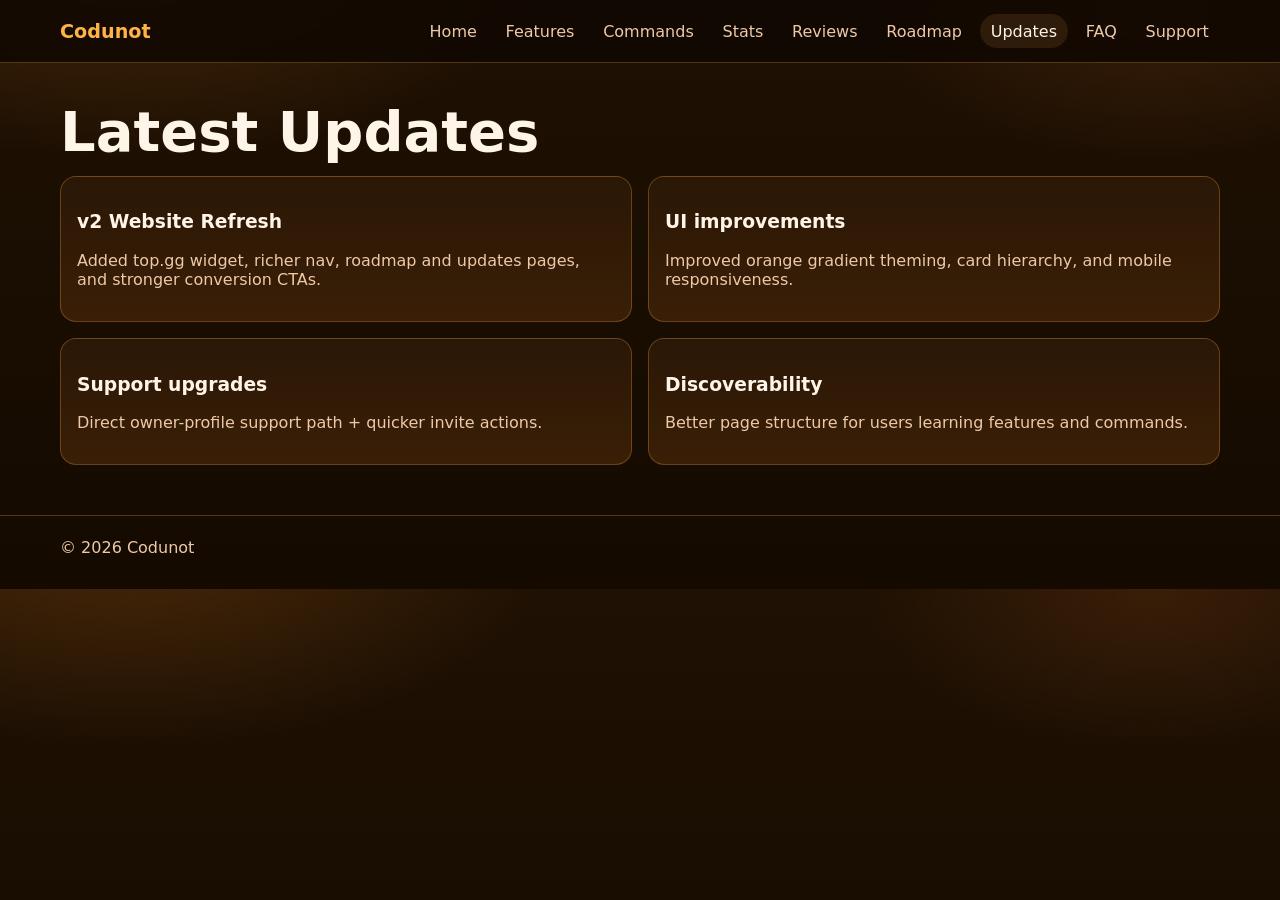
==== website/changelog.html @ 809e0d8e "Merge pull request #38 from MaggiCoder16/codex/create-website-for-bot-with-key-features Add top.gg w" ====
<!doctype html><html lang="en"><head><meta charset="UTF-8"/><meta name="viewport" content="width=device-width, initial-scale=1.0"/><title>Codunot — Updates</title><link rel="stylesheet" href="styles.css"/></head><body>
<header class="nav-wrap"><nav class="nav container"><a class="brand" href="index.html">Codunot</a><div class="links"><a href="index.html">Home</a><a href="features.html">Features</a><a href="commands.html">Commands</a><a href="stats.html">Stats</a><a href="reviews.html">Reviews</a><a href="roadmap.html">Roadmap</a><a class="active" href="changelog.html">Updates</a><a href="faq.html">FAQ</a><a href="support.html">Support</a></div></nav></header>
<main class="container section"><h1>Latest Updates</h1><section class="grid-2"><article class="card"><h3>v2 Website Refresh</h3><p class="muted">Added top.gg widget, richer nav, roadmap and updates pages, and stronger conversion CTAs.</p></article><article class="card"><h3>UI improvements</h3><p class="muted">Improved orange gradient theming, card hierarchy, and mobile responsiveness.</p></article><article class="card"><h3>Support upgrades</h3><p class="muted">Direct owner-profile support path + quicker invite actions.</p></article><article class="card"><h3>Discoverability</h3><p class="muted">Better page structure for users learning features and commands.</p></article></section></main>
<footer class="footer"><div class="container">© <span id="year"></span> Codunot</div></footer><script src="script.js"></script></body></html>
---- website/styles.css ----
:root {
  --bg-0: #140a00;
  --bg-1: #1f1103;
  --bg-2: #2d1703;
  --card: #2a1706;
  --card-2: #3a1f06;
  --text: #fff4e8;
  --muted: #eec9a8;
  --accent: #ff8a00;
  --accent-2: #ffb347;
  --line: rgba(255, 172, 77, 0.28);
  --ok: #8dff8d;
}
*{box-sizing:border-box}
html,body{margin:0;padding:0}
body{
  font-family: Inter, ui-sans-serif, system-ui, -apple-system, Segoe UI, Roboto, Arial;
  color:var(--text);
  background:
   radial-gradient(60rem 30rem at 10% -10%, #4a2909 0%, transparent 45%),
   radial-gradient(40rem 22rem at 90% 0%, #3a1e08 0%, transparent 45%),
   linear-gradient(180deg,var(--bg-1),var(--bg-0));
}
.container{width:min(1160px,92%);margin:auto}
.nav-wrap{position:sticky;top:0;z-index:20;background:rgba(16,8,2,.85);backdrop-filter: blur(10px);border-bottom:1px solid var(--line)}
.nav{display:flex;align-items:center;justify-content:space-between;padding:.9rem 0;gap:1rem}
.brand{font-weight:900;color:var(--accent-2);text-decoration:none;font-size:1.2rem}
.links{display:flex;flex-wrap:wrap;gap:.4rem}
.links a{color:var(--muted);text-decoration:none;padding:.45rem .7rem;border-radius:999px}
.links a:hover,.links .active{color:var(--text);background:#2e1b09}
.hero{display:grid;grid-template-columns:1.2fr .8fr;gap:1.2rem;padding:4rem 0 2rem}
.eyebrow{color:var(--accent-2);font-weight:700;letter-spacing:.02em}
h1{font-size:clamp(2rem,4.6vw,3.5rem);line-height:1.08;margin:.35rem 0 .8rem}
.lead{color:var(--muted);max-width:66ch}
.span-accent{color:var(--accent)}
.cta-row{display:flex;flex-wrap:wrap;gap:.7rem;margin-top:1rem}
.btn{display:inline-block;text-decoration:none;border-radius:12px;font-weight:800;padding:.75rem 1rem;border:1px solid transparent}
.btn.primary{background:linear-gradient(140deg,var(--accent),#ff5e00);color:#fff}
.btn.secondary{border-color:var(--line);color:var(--text);background:#2a1808}
.btn.ghost{border-color:var(--line);color:var(--accent-2)}
.card,.tile,.stat{background:linear-gradient(180deg,var(--card),var(--card-2));border:1px solid var(--line);border-radius:16px;padding:1rem}
.hero-right{display:grid;gap:.8rem}
.stat p{font-size:1.5rem;font-weight:900;margin:.2rem 0}
.section{padding:2.1rem 0}
.section h2{font-size:1.65rem;margin:0 0 .5rem}
.muted{color:var(--muted)}
.grid-2{display:grid;grid-template-columns:repeat(2,minmax(0,1fr));gap:1rem}
.grid-3{display:grid;grid-template-columns:repeat(3,minmax(0,1fr));gap:1rem}
.feature-list li{margin:.4rem 0}
.server-ticker{overflow:hidden;border:1px solid var(--line);border-radius:14px;background:#1d1106}
.track{display:flex;gap:.7rem;width:max-content;padding:.75rem;animation:scroll 24s linear infinite}
.server-pill{padding:.5rem .8rem;border-radius:999px;background:#341d08;border:1px solid var(--line);white-space:nowrap}
@keyframes scroll{from{transform:translateX(0)}to{transform:translateX(-50%)}}
.kpi{display:flex;align-items:center;justify-content:space-between;gap:1rem}
.kpi strong{font-size:1.3rem}
.badge-ok{color:#051a05;background:var(--ok);font-weight:800;border-radius:999px;padding:.2rem .55rem}
blockquote{margin:.4rem 0;padding:.5rem .8rem;border-left:3px solid var(--accent);color:var(--muted)}
.footer{padding:1.4rem 0 2rem;border-top:1px solid var(--line);margin-top:1rem;color:var(--muted)}
.table{width:100%;border-collapse:collapse;margin-top:.5rem}
.table th,.table td{border:1px solid var(--line);padding:.6rem;text-align:left}
.table th{background:#2a1908}
.faq details{border:1px solid var(--line);border-radius:12px;padding:.8rem 1rem;background:#251507;margin:.6rem 0}
.faq summary{cursor:pointer;font-weight:700}
.notice{border-left:4px solid var(--accent);padding:.6rem .8rem;background:#2a1807;border-radius:8px}
@media(max-width:980px){
  .hero,.grid-2,.grid-3{grid-template-columns:1fr}
}

.widget-card{display:flex;justify-content:center;align-items:center}
.topgg-widget{width:min(100%,540px);height:auto;display:block;border-radius:12px}
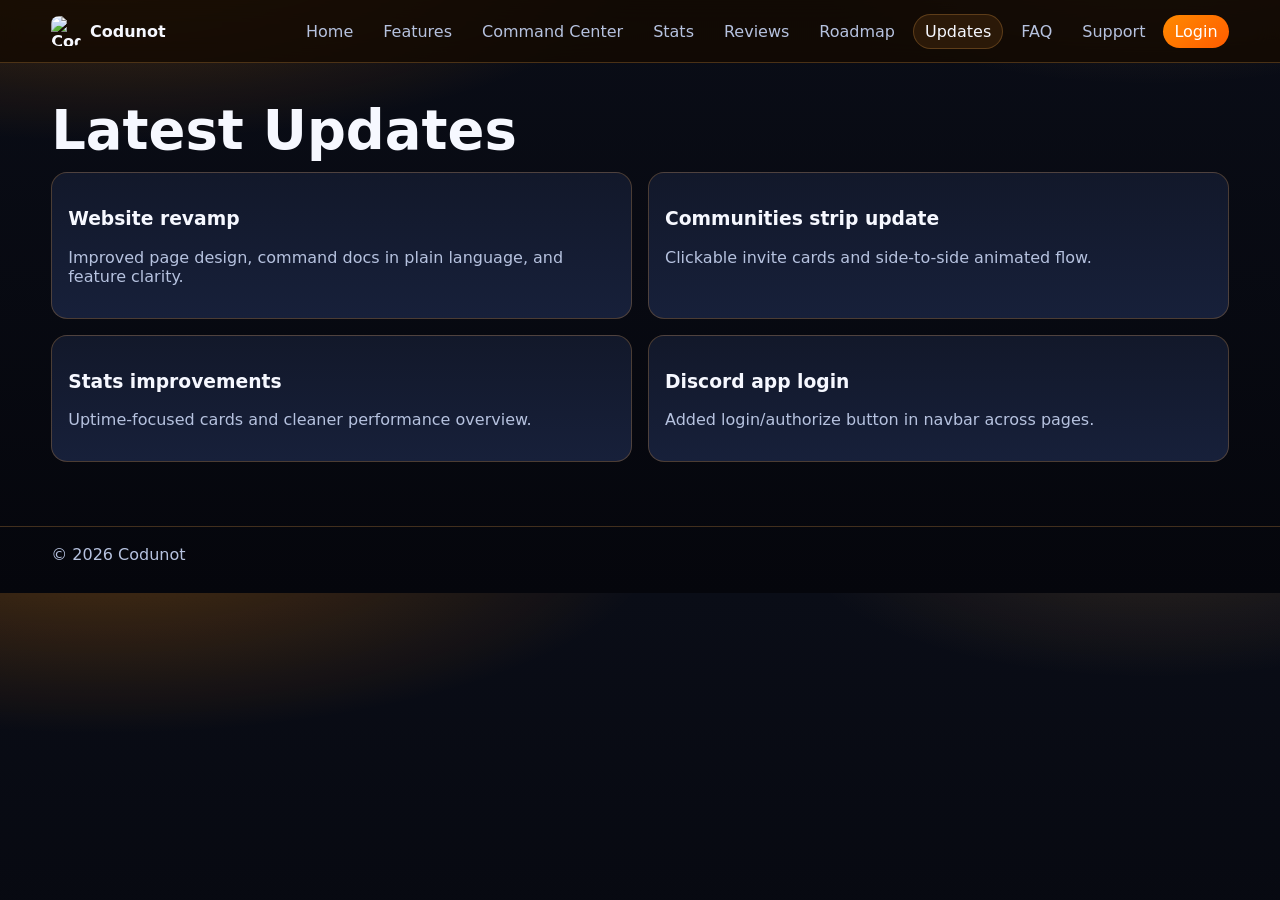
==== commit c5d2964a: "Polish orange theme and replace community rail copy with real invite links" ====
--- a/website/changelog.html
+++ b/website/changelog.html
@@ -1,4 +1,5 @@
-<!doctype html><html lang="en"><head><meta charset="UTF-8"/><meta name="viewport" content="width=device-width, initial-scale=1.0"/><title>Codunot — Updates</title><link rel="stylesheet" href="styles.css"/></head><body>
-<header class="nav-wrap"><nav class="nav container"><a class="brand" href="index.html">Codunot</a><div class="links"><a href="index.html">Home</a><a href="features.html">Features</a><a href="commands.html">Commands</a><a href="stats.html">Stats</a><a href="reviews.html">Reviews</a><a href="roadmap.html">Roadmap</a><a class="active" href="changelog.html">Updates</a><a href="faq.html">FAQ</a><a href="support.html">Support</a></div></nav></header>
-<main class="container section"><h1>Latest Updates</h1><section class="grid-2"><article class="card"><h3>v2 Website Refresh</h3><p class="muted">Added top.gg widget, richer nav, roadmap and updates pages, and stronger conversion CTAs.</p></article><article class="card"><h3>UI improvements</h3><p class="muted">Improved orange gradient theming, card hierarchy, and mobile responsiveness.</p></article><article class="card"><h3>Support upgrades</h3><p class="muted">Direct owner-profile support path + quicker invite actions.</p></article><article class="card"><h3>Discoverability</h3><p class="muted">Better page structure for users learning features and commands.</p></article></section></main>
+<!doctype html>
+<html lang="en"><head><meta charset="UTF-8"/><meta name="viewport" content="width=device-width, initial-scale=1.0"/><title>Codunot — Updates</title><link rel="stylesheet" href="styles.css"/></head><body>
+<header class="nav-wrap"><nav class="nav container"><a class="brand" href="index.html"><img src="https://cdn.top.gg/icons/799571124189618176/041c2d0d7f2919cb19e56f2e1f8a0d79e7dc9940f870adf07feab99dd3ce0a04.webp" alt="Codunot"/>Codunot</a><div class="links"><a href="index.html">Home</a><a href="features.html">Features</a><a href="commands.html">Command Center</a><a href="stats.html">Stats</a><a href="reviews.html">Reviews</a><a href="roadmap.html">Roadmap</a><a class="active" href="changelog.html">Updates</a><a href="faq.html">FAQ</a><a href="support.html">Support</a><a class="login-btn" href="https://discord.com/oauth2/authorize?client_id=1435987186502733878&integration_type=1&scope=applications.commands" target="_blank" rel="noopener">Login</a></div></nav></header>
+<main class="container section"><h1>Latest Updates</h1><section class="grid-2"><article class="card"><h3>Website revamp</h3><p class="muted">Improved page design, command docs in plain language, and feature clarity.</p></article><article class="card"><h3>Communities strip update</h3><p class="muted">Clickable invite cards and side-to-side animated flow.</p></article><article class="card"><h3>Stats improvements</h3><p class="muted">Uptime-focused cards and cleaner performance overview.</p></article><article class="card"><h3>Discord app login</h3><p class="muted">Added login/authorize button in navbar across pages.</p></article></section></main>
 <footer class="footer"><div class="container">© <span id="year"></span> Codunot</div></footer><script src="script.js"></script></body></html>
--- a/website/styles.css
+++ b/website/styles.css
@@ -1,70 +1,123 @@
 :root {
-  --bg-0: #140a00;
-  --bg-1: #1f1103;
-  --bg-2: #2d1703;
-  --card: #2a1706;
-  --card-2: #3a1f06;
-  --text: #fff4e8;
-  --muted: #eec9a8;
-  --accent: #ff8a00;
-  --accent-2: #ffb347;
-  --line: rgba(255, 172, 77, 0.28);
-  --ok: #8dff8d;
+  --bg: #05060c;
+  --bg-soft: #0a0d17;
+  --surface: #12182a;
+  --surface-2: #17203a;
+  --text: #f6f8ff;
+  --muted: #b6c2df;
+  --orange: #ff8a00;
+  --orange-2: #ffb14f;
+  --line: rgba(255, 177, 79, .24);
+  --ok: #4aff95;
 }
-*{box-sizing:border-box}
-html,body{margin:0;padding:0}
-body{
-  font-family: Inter, ui-sans-serif, system-ui, -apple-system, Segoe UI, Roboto, Arial;
-  color:var(--text);
+* { box-sizing: border-box; }
+html, body { margin: 0; padding: 0; }
+body {
+  color: var(--text);
+  font-family: Inter, system-ui, -apple-system, Segoe UI, Roboto, Arial, sans-serif;
   background:
-   radial-gradient(60rem 30rem at 10% -10%, #4a2909 0%, transparent 45%),
-   radial-gradient(40rem 22rem at 90% 0%, #3a1e08 0%, transparent 45%),
-   linear-gradient(180deg,var(--bg-1),var(--bg-0));
+    radial-gradient(70rem 25rem at 8% -10%, rgba(255, 138, 0, .28), transparent 50%),
+    radial-gradient(50rem 20rem at 90% -10%, rgba(255, 177, 79, .15), transparent 45%),
+    linear-gradient(180deg, var(--bg-soft), var(--bg));
 }
-.container{width:min(1160px,92%);margin:auto}
-.nav-wrap{position:sticky;top:0;z-index:20;background:rgba(16,8,2,.85);backdrop-filter: blur(10px);border-bottom:1px solid var(--line)}
-.nav{display:flex;align-items:center;justify-content:space-between;padding:.9rem 0;gap:1rem}
-.brand{font-weight:900;color:var(--accent-2);text-decoration:none;font-size:1.2rem}
-.links{display:flex;flex-wrap:wrap;gap:.4rem}
-.links a{color:var(--muted);text-decoration:none;padding:.45rem .7rem;border-radius:999px}
-.links a:hover,.links .active{color:var(--text);background:#2e1b09}
-.hero{display:grid;grid-template-columns:1.2fr .8fr;gap:1.2rem;padding:4rem 0 2rem}
-.eyebrow{color:var(--accent-2);font-weight:700;letter-spacing:.02em}
-h1{font-size:clamp(2rem,4.6vw,3.5rem);line-height:1.08;margin:.35rem 0 .8rem}
-.lead{color:var(--muted);max-width:66ch}
-.span-accent{color:var(--accent)}
-.cta-row{display:flex;flex-wrap:wrap;gap:.7rem;margin-top:1rem}
-.btn{display:inline-block;text-decoration:none;border-radius:12px;font-weight:800;padding:.75rem 1rem;border:1px solid transparent}
-.btn.primary{background:linear-gradient(140deg,var(--accent),#ff5e00);color:#fff}
-.btn.secondary{border-color:var(--line);color:var(--text);background:#2a1808}
-.btn.ghost{border-color:var(--line);color:var(--accent-2)}
-.card,.tile,.stat{background:linear-gradient(180deg,var(--card),var(--card-2));border:1px solid var(--line);border-radius:16px;padding:1rem}
-.hero-right{display:grid;gap:.8rem}
-.stat p{font-size:1.5rem;font-weight:900;margin:.2rem 0}
-.section{padding:2.1rem 0}
-.section h2{font-size:1.65rem;margin:0 0 .5rem}
-.muted{color:var(--muted)}
-.grid-2{display:grid;grid-template-columns:repeat(2,minmax(0,1fr));gap:1rem}
-.grid-3{display:grid;grid-template-columns:repeat(3,minmax(0,1fr));gap:1rem}
-.feature-list li{margin:.4rem 0}
-.server-ticker{overflow:hidden;border:1px solid var(--line);border-radius:14px;background:#1d1106}
-.track{display:flex;gap:.7rem;width:max-content;padding:.75rem;animation:scroll 24s linear infinite}
-.server-pill{padding:.5rem .8rem;border-radius:999px;background:#341d08;border:1px solid var(--line);white-space:nowrap}
-@keyframes scroll{from{transform:translateX(0)}to{transform:translateX(-50%)}}
-.kpi{display:flex;align-items:center;justify-content:space-between;gap:1rem}
-.kpi strong{font-size:1.3rem}
-.badge-ok{color:#051a05;background:var(--ok);font-weight:800;border-radius:999px;padding:.2rem .55rem}
-blockquote{margin:.4rem 0;padding:.5rem .8rem;border-left:3px solid var(--accent);color:var(--muted)}
-.footer{padding:1.4rem 0 2rem;border-top:1px solid var(--line);margin-top:1rem;color:var(--muted)}
-.table{width:100%;border-collapse:collapse;margin-top:.5rem}
-.table th,.table td{border:1px solid var(--line);padding:.6rem;text-align:left}
-.table th{background:#2a1908}
-.faq details{border:1px solid var(--line);border-radius:12px;padding:.8rem 1rem;background:#251507;margin:.6rem 0}
-.faq summary{cursor:pointer;font-weight:700}
-.notice{border-left:4px solid var(--accent);padding:.6rem .8rem;background:#2a1807;border-radius:8px}
-@media(max-width:980px){
-  .hero,.grid-2,.grid-3{grid-template-columns:1fr}
+.container { width: min(1180px, 92%); margin: auto; }
+
+.nav-wrap {
+  position: sticky;
+  top: 0;
+  z-index: 50;
+  border-bottom: 1px solid var(--line);
+  backdrop-filter: blur(12px);
+  background: rgba(20, 10, 2, .84);
+}
+.nav { display: flex; justify-content: space-between; align-items: center; gap: 1rem; padding: .85rem 0; }
+.brand { color: var(--text); text-decoration: none; font-weight: 900; display: flex; gap: .55rem; align-items: center; }
+.brand img { width: 30px; height: 30px; border-radius: 8px; }
+.links { display: flex; flex-wrap: wrap; gap: .35rem; align-items: center; }
+.links a { color: var(--muted); text-decoration: none; border: 1px solid transparent; padding: .44rem .7rem; border-radius: 999px; }
+.links a:hover, .links .active { color: var(--text); background: #2b1908; border-color: var(--line); }
+.login-btn { background: linear-gradient(140deg, #ff8a00, #ff5c00); color: white !important; border: none !important; }
+
+.hero { display: grid; grid-template-columns: 1.2fr .8fr; gap: 1.1rem; padding: 3.2rem 0 1.8rem; }
+.pill {
+  display: inline-flex; align-items: center; gap: .45rem;
+  padding: .35rem .65rem; border-radius: 999px;
+  font-size: .78rem; font-weight: 700;
+  border: 1px solid rgba(255, 177, 79, .35); background: #2a1908;
+}
+h1 { font-size: clamp(2rem, 4.5vw, 3.4rem); margin: .45rem 0 .7rem; line-height: 1.08; }
+.span-accent { color: var(--orange-2); }
+.lead { color: var(--muted); max-width: 68ch; }
+.cta-row { display: flex; flex-wrap: wrap; gap: .65rem; margin-top: 1rem; }
+.btn {
+  border-radius: 12px; text-decoration: none; font-weight: 800;
+  padding: .75rem 1rem; display: inline-flex; align-items: center; gap: .45rem;
+  border: 1px solid transparent;
+}
+.btn.primary { color: white; background: linear-gradient(135deg, var(--orange), #ff5800); }
+.btn.secondary { color: var(--text); background: #2b1908; border-color: var(--line); }
+.btn.ghost { color: var(--orange-2); border-color: rgba(255, 177, 79, .35); background: rgba(255, 177, 79, .08); }
+
+.hero-card, .card, .tile {
+  border-radius: 16px;
+  border: 1px solid var(--line);
+  background: linear-gradient(180deg, var(--surface), var(--surface-2));
+  padding: 1rem;
+}
+.hero-side { display: grid; gap: .8rem; }
+.hero-side .uptime { font-size: 1.8rem; font-weight: 900; color: var(--ok); margin: .2rem 0; }
+.bot-image-wrap { display: grid; place-items: center; min-height: 260px; }
+.bot-image-wrap img {
+  width: 210px; height: 210px; border-radius: 50%; border: 2px solid var(--line);
+  box-shadow: 0 0 0 16px rgba(255,138,0,.08), 0 0 80px rgba(255,138,0,.22);
 }
 
-.widget-card{display:flex;justify-content:center;align-items:center}
-.topgg-widget{width:min(100%,540px);height:auto;display:block;border-radius:12px}
+.section { padding: 2rem 0; }
+.section h2 { margin: 0 0 .55rem; font-size: 1.55rem; }
+.muted { color: var(--muted); }
+.grid-2 { display: grid; grid-template-columns: repeat(2, minmax(0, 1fr)); gap: 1rem; }
+.grid-3 { display: grid; grid-template-columns: repeat(3, minmax(0, 1fr)); gap: 1rem; }
+
+.widget { display: flex; justify-content: center; }
+.topgg-widget { max-width: 560px; width: 100%; height: auto; border-radius: 12px; }
+
+.community-wrap {
+  overflow: hidden; border: 1px solid var(--line); border-radius: 14px;
+  background: #1a1208; padding: .8rem 0;
+}
+.community-track {
+  display: flex; gap: .9rem; width: max-content; padding: 0 .8rem;
+  animation: marquee 35s linear infinite;
+}
+.community-wrap:hover .community-track { animation-play-state: paused; }
+.community-card {
+  display: flex; align-items: center; gap: .8rem;
+  min-width: 340px; text-decoration: none; color: var(--text);
+  background: #2a1708; border: 1px solid rgba(255, 177, 79, .35);
+  border-radius: 14px; padding: .7rem .8rem;
+  transition: transform .2s ease, box-shadow .2s ease, border-color .2s ease;
+}
+.community-card:hover {
+  transform: scale(1.06);
+  border-color: rgba(255, 177, 79, .65);
+  box-shadow: 0 8px 24px rgba(0,0,0,.35);
+}
+.community-card img { width: 52px; height: 52px; border-radius: 12px; object-fit: cover; }
+.community-name { font-weight: 800; }
+.community-members { color: var(--muted); font-size: .92rem; }
+@keyframes marquee { from { transform: translateX(0); } to { transform: translateX(-50%); } }
+
+.table { width: 100%; border-collapse: collapse; margin-top: .65rem; }
+.table th, .table td { border: 1px solid var(--line); text-align: left; padding: .7rem; vertical-align: top; }
+.table th { background: #2a1708; }
+
+.faq details { border: 1px solid var(--line); background: #221407; border-radius: 12px; padding: .85rem 1rem; margin-bottom: .7rem; }
+.faq summary { cursor: pointer; font-weight: 700; }
+.notice { border-left: 4px solid var(--orange); padding: .65rem .85rem; background: #211507; border-radius: 10px; }
+
+.footer { margin-top: 2rem; border-top: 1px solid var(--line); color: var(--muted); padding: 1.1rem 0 1.8rem; }
+
+@media (max-width: 980px) {
+  .hero, .grid-2, .grid-3 { grid-template-columns: 1fr; }
+  .community-card { min-width: 290px; }
+}
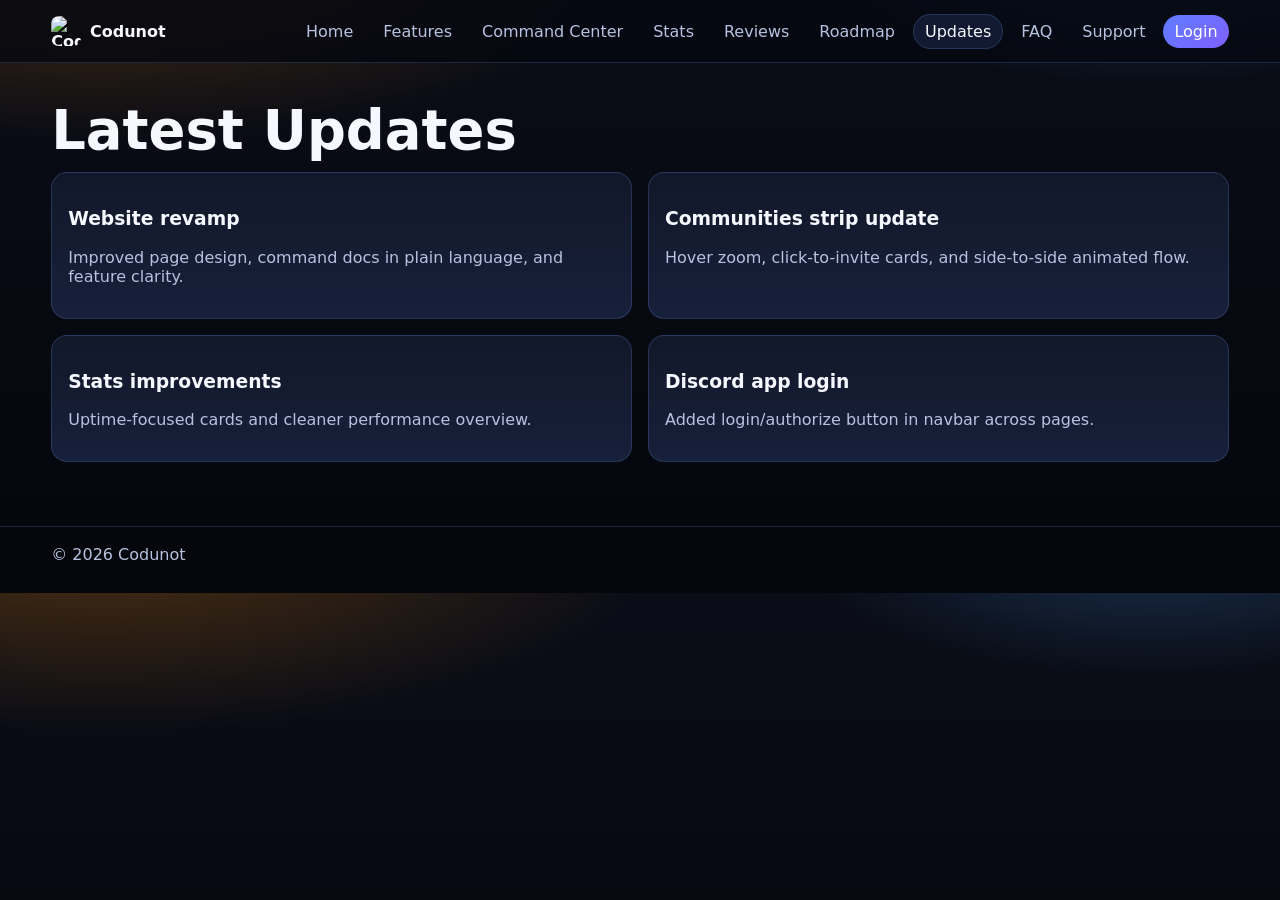
==== commit 7aae8b53: "Merge pull request #39 from MaggiCoder16/codex/create-website-for-bot-with-key-features Website reva" ====
--- a/website/changelog.html
+++ b/website/changelog.html
@@ -1,5 +1,5 @@
 <!doctype html>
 <html lang="en"><head><meta charset="UTF-8"/><meta name="viewport" content="width=device-width, initial-scale=1.0"/><title>Codunot — Updates</title><link rel="stylesheet" href="styles.css"/></head><body>
 <header class="nav-wrap"><nav class="nav container"><a class="brand" href="index.html"><img src="https://cdn.top.gg/icons/799571124189618176/041c2d0d7f2919cb19e56f2e1f8a0d79e7dc9940f870adf07feab99dd3ce0a04.webp" alt="Codunot"/>Codunot</a><div class="links"><a href="index.html">Home</a><a href="features.html">Features</a><a href="commands.html">Command Center</a><a href="stats.html">Stats</a><a href="reviews.html">Reviews</a><a href="roadmap.html">Roadmap</a><a class="active" href="changelog.html">Updates</a><a href="faq.html">FAQ</a><a href="support.html">Support</a><a class="login-btn" href="https://discord.com/oauth2/authorize?client_id=1435987186502733878&integration_type=1&scope=applications.commands" target="_blank" rel="noopener">Login</a></div></nav></header>
-<main class="container section"><h1>Latest Updates</h1><section class="grid-2"><article class="card"><h3>Website revamp</h3><p class="muted">Improved page design, command docs in plain language, and feature clarity.</p></article><article class="card"><h3>Communities strip update</h3><p class="muted">Clickable invite cards and side-to-side animated flow.</p></article><article class="card"><h3>Stats improvements</h3><p class="muted">Uptime-focused cards and cleaner performance overview.</p></article><article class="card"><h3>Discord app login</h3><p class="muted">Added login/authorize button in navbar across pages.</p></article></section></main>
+<main class="container section"><h1>Latest Updates</h1><section class="grid-2"><article class="card"><h3>Website revamp</h3><p class="muted">Improved page design, command docs in plain language, and feature clarity.</p></article><article class="card"><h3>Communities strip update</h3><p class="muted">Hover zoom, click-to-invite cards, and side-to-side animated flow.</p></article><article class="card"><h3>Stats improvements</h3><p class="muted">Uptime-focused cards and cleaner performance overview.</p></article><article class="card"><h3>Discord app login</h3><p class="muted">Added login/authorize button in navbar across pages.</p></article></section></main>
 <footer class="footer"><div class="container">© <span id="year"></span> Codunot</div></footer><script src="script.js"></script></body></html>
--- a/website/styles.css
+++ b/website/styles.css
@@ -7,7 +7,8 @@
   --muted: #b6c2df;
   --orange: #ff8a00;
   --orange-2: #ffb14f;
-  --line: rgba(255, 177, 79, .24);
+  --blue: #4ea3ff;
+  --line: rgba(120, 160, 255, .2);
   --ok: #4aff95;
 }
 * { box-sizing: border-box; }
@@ -17,7 +18,7 @@
   font-family: Inter, system-ui, -apple-system, Segoe UI, Roboto, Arial, sans-serif;
   background:
     radial-gradient(70rem 25rem at 8% -10%, rgba(255, 138, 0, .28), transparent 50%),
-    radial-gradient(50rem 20rem at 90% -10%, rgba(255, 177, 79, .15), transparent 45%),
+    radial-gradient(50rem 20rem at 90% -10%, rgba(78, 163, 255, .25), transparent 45%),
     linear-gradient(180deg, var(--bg-soft), var(--bg));
 }
 .container { width: min(1180px, 92%); margin: auto; }
@@ -28,22 +29,22 @@
   z-index: 50;
   border-bottom: 1px solid var(--line);
   backdrop-filter: blur(12px);
-  background: rgba(20, 10, 2, .84);
+  background: rgba(5, 8, 16, .82);
 }
 .nav { display: flex; justify-content: space-between; align-items: center; gap: 1rem; padding: .85rem 0; }
 .brand { color: var(--text); text-decoration: none; font-weight: 900; display: flex; gap: .55rem; align-items: center; }
 .brand img { width: 30px; height: 30px; border-radius: 8px; }
 .links { display: flex; flex-wrap: wrap; gap: .35rem; align-items: center; }
 .links a { color: var(--muted); text-decoration: none; border: 1px solid transparent; padding: .44rem .7rem; border-radius: 999px; }
-.links a:hover, .links .active { color: var(--text); background: #2b1908; border-color: var(--line); }
-.login-btn { background: linear-gradient(140deg, #ff8a00, #ff5c00); color: white !important; border: none !important; }
+.links a:hover, .links .active { color: var(--text); background: #111a30; border-color: var(--line); }
+.login-btn { background: linear-gradient(140deg, #5f7dff, #7f5fff); color: white !important; border: none !important; }
 
 .hero { display: grid; grid-template-columns: 1.2fr .8fr; gap: 1.1rem; padding: 3.2rem 0 1.8rem; }
 .pill {
   display: inline-flex; align-items: center; gap: .45rem;
   padding: .35rem .65rem; border-radius: 999px;
   font-size: .78rem; font-weight: 700;
-  border: 1px solid rgba(255, 177, 79, .35); background: #2a1908;
+  border: 1px solid var(--line); background: #0f1830;
 }
 h1 { font-size: clamp(2rem, 4.5vw, 3.4rem); margin: .45rem 0 .7rem; line-height: 1.08; }
 .span-accent { color: var(--orange-2); }
@@ -55,7 +56,7 @@
   border: 1px solid transparent;
 }
 .btn.primary { color: white; background: linear-gradient(135deg, var(--orange), #ff5800); }
-.btn.secondary { color: var(--text); background: #2b1908; border-color: var(--line); }
+.btn.secondary { color: var(--text); background: #111a30; border-color: var(--line); }
 .btn.ghost { color: var(--orange-2); border-color: rgba(255, 177, 79, .35); background: rgba(255, 177, 79, .08); }
 
 .hero-card, .card, .tile {
@@ -69,7 +70,7 @@
 .bot-image-wrap { display: grid; place-items: center; min-height: 260px; }
 .bot-image-wrap img {
   width: 210px; height: 210px; border-radius: 50%; border: 2px solid var(--line);
-  box-shadow: 0 0 0 16px rgba(255,138,0,.08), 0 0 80px rgba(255,138,0,.22);
+  box-shadow: 0 0 0 16px rgba(78,163,255,.05), 0 0 80px rgba(255,138,0,.22);
 }
 
 .section { padding: 2rem 0; }
@@ -83,7 +84,7 @@
 
 .community-wrap {
   overflow: hidden; border: 1px solid var(--line); border-radius: 14px;
-  background: #1a1208; padding: .8rem 0;
+  background: #0c1326; padding: .8rem 0;
 }
 .community-track {
   display: flex; gap: .9rem; width: max-content; padding: 0 .8rem;
@@ -93,7 +94,7 @@
 .community-card {
   display: flex; align-items: center; gap: .8rem;
   min-width: 340px; text-decoration: none; color: var(--text);
-  background: #2a1708; border: 1px solid rgba(255, 177, 79, .35);
+  background: #11193a; border: 1px solid rgba(109, 146, 255, .35);
   border-radius: 14px; padding: .7rem .8rem;
   transition: transform .2s ease, box-shadow .2s ease, border-color .2s ease;
 }
@@ -109,9 +110,9 @@
 
 .table { width: 100%; border-collapse: collapse; margin-top: .65rem; }
 .table th, .table td { border: 1px solid var(--line); text-align: left; padding: .7rem; vertical-align: top; }
-.table th { background: #2a1708; }
+.table th { background: #11193a; }
 
-.faq details { border: 1px solid var(--line); background: #221407; border-radius: 12px; padding: .85rem 1rem; margin-bottom: .7rem; }
+.faq details { border: 1px solid var(--line); background: #0f1730; border-radius: 12px; padding: .85rem 1rem; margin-bottom: .7rem; }
 .faq summary { cursor: pointer; font-weight: 700; }
 .notice { border-left: 4px solid var(--orange); padding: .65rem .85rem; background: #211507; border-radius: 10px; }
 
